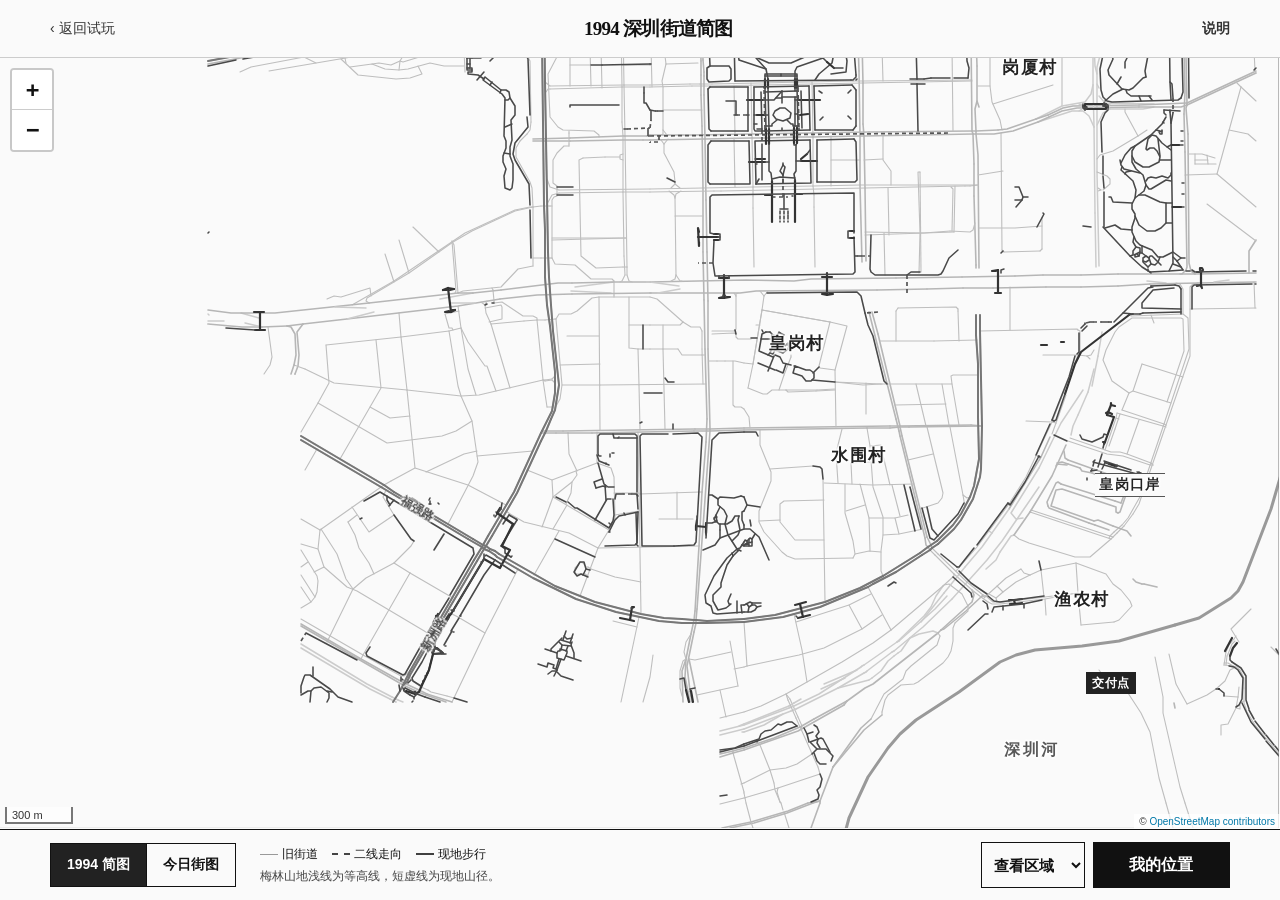
==== geo.html @ 476640ff "Publish mobile field playtest" ====
<!doctype html>
<html lang="zh-CN">
<head>
<meta charset="utf-8"><meta name="viewport" content="width=device-width,initial-scale=1,viewport-fit=cover">
<meta name="theme-color" content="#fafafa"><meta name="referrer" content="strict-origin-when-cross-origin">
<title>1994 深圳街道简图 · SPECIAL ZONE</title>
<link rel="stylesheet" href="./vendor/leaflet/leaflet.css"><link rel="stylesheet" href="./style.css?v=3"><link rel="stylesheet" href="./geo.css?v=6">
<script defer src="./vendor/leaflet/leaflet.min.js"></script><script defer src="./walk-network.js?v=8"></script><script defer src="./landscape.js?v=5"></script><script defer src="./history.js?v=5"></script><script defer src="./relief.js?v=8"></script><script defer src="./walk.js?v=9"></script><script defer src="./geo.js?v=9"></script>
</head><body class="geo">
<header><a href="./index.html">‹ 返回试玩</a><h1>1994 深圳街道简图</h1><button id="about" aria-label="查看地图说明">说明</button></header>
<main id="map" aria-label="深圳历史地名与现地步行地图"></main>
<section class="map-panel" aria-label="地图操作">
<div class="layer-switch" role="group" aria-label="底图"><button id="simple" aria-pressed="true">1994 简图</button><button id="street" aria-pressed="false">今日街图</button></div>
<div class="map-readout"><div id="walk-key"><span><i class="road-line"></i>旧街道</span><span><i class="patrol-line"></i>二线走向</span><span class="detail"><i class="walk-line"></i>现地步行</span></div><p id="state" role="status"></p></div>
<div class="actions"><label class="area-picker"><span class="sr-only">查看区域</span><select id="area"><option value="" hidden>查看区域</option><option value="port">皇岗村与交付点</option><option value="center">深南大道</option><option value="pass">梅林关</option><option value="reservoir">梅林水库</option><option value="all">试玩范围全览</option></select></label><button id="locate" class="primary">我的位置</button></div>
</section>
<dialog id="info"><h2>读图说明</h2>
<p>宋体大字标出村落、山水和口岸，街名沿路排印。点地名可以读到它在 1994 年的来历。旧街线沿现地道路概绘，二线仅画有资料可对照的局部走向。</p>
<p>梅林山地用浅色等高线表示坡势，等高距随放大由 100 米细化至 25 米。短虚线为现地山径。放大到街口，深色细线标出现地步行通道。点路段可查看数据中收录的今名。交付点位于今天的福田口岸查验区外。</p>
<details><summary>史料与地图数据</summary><ul>
<li><a href="https://www.szdag.gov.cn/dawh/tqssn/content/post_930259.html" target="_blank" rel="noopener">深圳市档案馆 · 深南大道沿革</a></li>
<li><a href="https://pnr.sz.gov.cn/attachment/1/1560/1560170/10537367.pdf" target="_blank" rel="noopener">深圳市标准地名词典 · 城市道路</a></li>
<li><a href="https://pnr.sz.gov.cn/attachment/1/1285/1285348/10537364.pdf" target="_blank" rel="noopener">深圳市地名志 · 皇岗村与梅林水库</a></li>
<li><a href="https://www.gov.cn/zhengce/pdfFile/1994_PDF.pdf" target="_blank" rel="noopener">国函〔1994〕23号 · 梅林检查站编制</a></li>
<li><a href="https://cgj.sz.gov.cn/xsmh/szlh/lhhd/content/post_2025773.html" target="_blank" rel="noopener">深圳市城管局 · 梅林二线巡逻道</a></li>
<li><a href="https://ka.sz.gov.cn/ztzl/hgkacj/index.html" target="_blank" rel="noopener">深圳市口岸办 · 皇岗口岸沿革</a></li>
<li><a href="./walk-data.txt">地形、现地道路与水系 · 数据来源</a></li></ul></details>
<button id="closeInfo">关闭</button></dialog></body></html>
---- vendor/leaflet/leaflet.css ----
.leaflet-pane,.leaflet-tile,.leaflet-marker-icon,.leaflet-marker-shadow,.leaflet-tile-container,.leaflet-pane>svg,.leaflet-pane>canvas,.leaflet-zoom-box,.leaflet-image-layer,.leaflet-layer{position:absolute;left:0;top:0}.leaflet-container{overflow:hidden}.leaflet-tile,.leaflet-marker-icon,.leaflet-marker-shadow{-webkit-user-select:none;-moz-user-select:none;user-select:none;-webkit-user-drag:none}.leaflet-tile::selection{background:transparent}.leaflet-safari .leaflet-tile{image-rendering:-webkit-optimize-contrast}.leaflet-safari .leaflet-tile-container{width:1600px;height:1600px;-webkit-transform-origin:0 0}.leaflet-marker-icon,.leaflet-marker-shadow{display:block}.leaflet-container .leaflet-overlay-pane svg,.leaflet-container .leaflet-marker-pane img,.leaflet-container .leaflet-shadow-pane img,.leaflet-container .leaflet-tile-pane img,.leaflet-container img.leaflet-image-layer,.leaflet-container .leaflet-tile{max-width:none !important;max-height:none !important}.leaflet-container.leaflet-touch-zoom{-ms-touch-action:pan-x pan-y;touch-action:pan-x pan-y}.leaflet-container.leaflet-touch-drag{-ms-touch-action:pinch-zoom;touch-action:none;touch-action:pinch-zoom}.leaflet-container.leaflet-touch-drag.leaflet-touch-zoom{-ms-touch-action:none;touch-action:none}.leaflet-container{-webkit-tap-highlight-color:transparent}.leaflet-container a{-webkit-tap-highlight-color:rgba(51,181,229,0.4)}.leaflet-tile{filter:inherit;visibility:hidden}.leaflet-tile-loaded{visibility:inherit}.leaflet-zoom-box{width:0;height:0;-moz-box-sizing:border-box;box-sizing:border-box;z-index:800}.leaflet-overlay-pane svg{-moz-user-select:none}.leaflet-pane{z-index:400}.leaflet-tile-pane{z-index:200}.leaflet-overlay-pane{z-index:400}.leaflet-shadow-pane{z-index:500}.leaflet-marker-pane{z-index:600}.leaflet-tooltip-pane{z-index:650}.leaflet-popup-pane{z-index:700}.leaflet-map-pane canvas{z-index:100}.leaflet-map-pane svg{z-index:200}.leaflet-vml-shape{width:1px;height:1px}.lvml{behavior:url(#default#VML);display:inline-block;position:absolute}.leaflet-control{position:relative;z-index:800;pointer-events:visiblePainted;pointer-events:auto}.leaflet-top,.leaflet-bottom{position:absolute;z-index:1000;pointer-events:none}.leaflet-top{top:0}.leaflet-right{right:0}.leaflet-bottom{bottom:0}.leaflet-left{left:0}.leaflet-control{float:left;clear:both}.leaflet-right .leaflet-control{float:right}.leaflet-top .leaflet-control{margin-top:10px}.leaflet-bottom .leaflet-control{margin-bottom:10px}.leaflet-left .leaflet-control{margin-left:10px}.leaflet-right .leaflet-control{margin-right:10px}.leaflet-fade-anim .leaflet-tile{will-change:opacity}.leaflet-fade-anim .leaflet-popup{opacity:0;-webkit-transition:opacity 0.2s linear;-moz-transition:opacity 0.2s linear;transition:opacity 0.2s linear}.leaflet-fade-anim .leaflet-map-pane .leaflet-popup{opacity:1}.leaflet-zoom-animated{-webkit-transform-origin:0 0;-ms-transform-origin:0 0;transform-origin:0 0}.leaflet-zoom-anim .leaflet-zoom-animated{will-change:transform}.leaflet-zoom-anim .leaflet-zoom-animated{-webkit-transition:-webkit-transform 0.25s cubic-bezier(0, 0, 0.25, 1);-moz-transition:-moz-transform 0.25s cubic-bezier(0, 0, 0.25, 1);transition:transform 0.25s cubic-bezier(0, 0, 0.25, 1)}.leaflet-zoom-anim .leaflet-tile,.leaflet-pan-anim .leaflet-tile{-webkit-transition:none;-moz-transition:none;transition:none}.leaflet-zoom-anim .leaflet-zoom-hide{visibility:hidden}.leaflet-interactive{cursor:pointer}.leaflet-grab{cursor:-webkit-grab;cursor:-moz-grab;cursor:grab}.leaflet-crosshair,.leaflet-crosshair .leaflet-interactive{cursor:crosshair}.leaflet-popup-pane,.leaflet-control{cursor:auto}.leaflet-dragging .leaflet-grab,.leaflet-dragging .leaflet-grab .leaflet-interactive,.leaflet-dragging .leaflet-marker-draggable{cursor:move;cursor:-webkit-grabbing;cursor:-moz-grabbing;cursor:grabbing}.leaflet-marker-icon,.leaflet-marker-shadow,.leaflet-image-layer,.leaflet-pane>svg path,.leaflet-tile-container{pointer-events:none}.leaflet-marker-icon.leaflet-interactive,.leaflet-image-layer.leaflet-interactive,.leaflet-pane>svg path.leaflet-interactive,svg.leaflet-image-layer.leaflet-interactive path{pointer-events:visiblePainted;pointer-events:auto}.leaflet-container{background:#ddd;outline:0}.leaflet-container a{color:#0078A8}.leaflet-container a.leaflet-active{outline:2px solid orange}.leaflet-zoom-box{border:2px dotted #38f;background:rgba(255,255,255,0.5)}.leaflet-container{font:12px/1.5 "Helvetica Neue", Arial, Helvetica, sans-serif}.leaflet-bar{box-shadow:0 1px 5px rgba(0,0,0,0.65);border-radius:4px}.leaflet-bar a,.leaflet-bar a:hover{background-color:#fff;border-bottom:1px solid #ccc;width:26px;height:26px;line-height:26px;display:block;text-align:center;text-decoration:none;color:black}.leaflet-bar a,.leaflet-control-layers-toggle{background-position:50% 50%;background-repeat:no-repeat;display:block}.leaflet-bar a:hover{background-color:#f4f4f4}.leaflet-bar a:first-child{border-top-left-radius:4px;border-top-right-radius:4px}.leaflet-bar a:last-child{border-bottom-left-radius:4px;border-bottom-right-radius:4px;border-bottom:none}.leaflet-bar a.leaflet-disabled{cursor:default;background-color:#f4f4f4;color:#bbb}.leaflet-touch .leaflet-bar a{width:30px;height:30px;line-height:30px}.leaflet-touch .leaflet-bar a:first-child{border-top-left-radius:2px;border-top-right-radius:2px}.leaflet-touch .leaflet-bar a:last-child{border-bottom-left-radius:2px;border-bottom-right-radius:2px}.leaflet-control-zoom-in,.leaflet-control-zoom-out{font:bold 18px 'Lucida Console', Monaco, monospace;text-indent:1px}.leaflet-touch .leaflet-control-zoom-in,.leaflet-touch .leaflet-control-zoom-out{font-size:22px}.leaflet-control-layers{box-shadow:0 1px 5px rgba(0,0,0,0.4);background:#fff;border-radius:5px}.leaflet-control-layers-toggle{background-image:url(images/layers.png);width:36px;height:36px}.leaflet-retina .leaflet-control-layers-toggle{background-image:url(images/layers-2x.png);background-size:26px 26px}.leaflet-touch .leaflet-control-layers-toggle{width:44px;height:44px}.leaflet-control-layers .leaflet-control-layers-list,.leaflet-control-layers-expanded .leaflet-control-layers-toggle{display:none}.leaflet-control-layers-expanded .leaflet-control-layers-list{display:block;position:relative}.leaflet-control-layers-expanded{padding:6px 10px 6px 6px;color:#333;background:#fff}.leaflet-control-layers-scrollbar{overflow-y:scroll;overflow-x:hidden;padding-right:5px}.leaflet-control-layers-selector{margin-top:2px;position:relative;top:1px}.leaflet-control-layers label{display:block}.leaflet-control-layers-separator{height:0;border-top:1px solid #ddd;margin:5px -10px 5px -6px}.leaflet-default-icon-path{background-image:url(images/marker-icon.png)}.leaflet-container .leaflet-control-attribution{background:#fff;background:rgba(255,255,255,0.7);margin:0}.leaflet-control-attribution,.leaflet-control-scale-line{padding:0 5px;color:#333}.leaflet-control-attribution a{text-decoration:none}.leaflet-control-attribution a:hover{text-decoration:underline}.leaflet-container .leaflet-control-attribution,.leaflet-container .leaflet-control-scale{font-size:11px}.leaflet-left .leaflet-control-scale{margin-left:5px}.leaflet-bottom .leaflet-control-scale{margin-bottom:5px}.leaflet-control-scale-line{border:2px solid #777;border-top:none;line-height:1.1;padding:2px 5px 1px;font-size:11px;white-space:nowrap;overflow:hidden;-moz-box-sizing:border-box;box-sizing:border-box;background:#fff;background:rgba(255,255,255,0.5)}.leaflet-control-scale-line:not(:first-child){border-top:2px solid #777;border-bottom:none;margin-top:-2px}.leaflet-control-scale-line:not(:first-child):not(:last-child){border-bottom:2px solid #777}.leaflet-touch .leaflet-control-attribution,.leaflet-touch .leaflet-control-layers,.leaflet-touch .leaflet-bar{box-shadow:none}.leaflet-touch .leaflet-control-layers,.leaflet-touch .leaflet-bar{border:2px solid rgba(0,0,0,0.2);background-clip:padding-box}.leaflet-popup{position:absolute;text-align:center;margin-bottom:20px}.leaflet-popup-content-wrapper{padding:1px;text-align:left;border-radius:12px}.leaflet-popup-content{margin:13px 19px;line-height:1.4}.leaflet-popup-content p{margin:18px 0}.leaflet-popup-tip-container{width:40px;height:20px;position:absolute;left:50%;margin-left:-20px;overflow:hidden;pointer-events:none}.leaflet-popup-tip{width:17px;height:17px;padding:1px;margin:-10px auto 0;-webkit-transform:rotate(45deg);-moz-transform:rotate(45deg);-ms-transform:rotate(45deg);transform:rotate(45deg)}.leaflet-popup-content-wrapper,.leaflet-popup-tip{background:white;color:#333;box-shadow:0 3px 14px rgba(0,0,0,0.4)}.leaflet-container a.leaflet-popup-close-button{position:absolute;top:0;right:0;padding:4px 4px 0 0;border:none;text-align:center;width:18px;height:14px;font:16px/14px Tahoma, Verdana, sans-serif;color:#c3c3c3;text-decoration:none;font-weight:bold;background:transparent}.leaflet-container a.leaflet-popup-close-button:hover{color:#999}.leaflet-popup-scrolled{overflow:auto;border-bottom:1px solid #ddd;border-top:1px solid #ddd}.leaflet-oldie .leaflet-popup-content-wrapper{-ms-zoom:1}.leaflet-oldie .leaflet-popup-tip{width:24px;margin:0 auto;-ms-filter:"progid:DXImageTransform.Microsoft.Matrix(M11=0.70710678, M12=0.70710678, M21=-0.70710678, M22=0.70710678)";filter:progid:DXImageTransform.Microsoft.Matrix(M11=0.70710678, M12=0.70710678, M21=-0.70710678, M22=0.70710678)}.leaflet-oldie .leaflet-popup-tip-container{margin-top:-1px}.leaflet-oldie .leaflet-control-zoom,.leaflet-oldie .leaflet-control-layers,.leaflet-oldie .leaflet-popup-content-wrapper,.leaflet-oldie .leaflet-popup-tip{border:1px solid #999}.leaflet-div-icon{background:#fff;border:1px solid #666}.leaflet-tooltip{position:absolute;padding:6px;background-color:#fff;border:1px solid #fff;border-radius:3px;color:#222;white-space:nowrap;-webkit-user-select:none;-moz-user-select:none;-ms-user-select:none;user-select:none;pointer-events:none;box-shadow:0 1px 3px rgba(0,0,0,0.4)}.leaflet-tooltip.leaflet-clickable{cursor:pointer;pointer-events:auto}.leaflet-tooltip-top:before,.leaflet-tooltip-bottom:before,.leaflet-tooltip-left:before,.leaflet-tooltip-right:before{position:absolute;pointer-events:none;border:6px solid transparent;background:transparent;content:""}.leaflet-tooltip-bottom{margin-top:6px}.leaflet-tooltip-top{margin-top:-6px}.leaflet-tooltip-bottom:before,.leaflet-tooltip-top:before{left:50%;margin-left:-6px}.leaflet-tooltip-top:before{bottom:0;margin-bottom:-12px;border-top-color:#fff}.leaflet-tooltip-bottom:before{top:0;margin-top:-12px;margin-left:-6px;border-bottom-color:#fff}.leaflet-tooltip-left{margin-left:-6px}.leaflet-tooltip-right{margin-left:6px}.leaflet-tooltip-left:before,.leaflet-tooltip-right:before{top:50%;margin-top:-6px}.leaflet-tooltip-left:before{right:0;margin-right:-12px;border-left-color:#fff}.leaflet-tooltip-right:before{left:0;margin-left:-12px;border-right-color:#fff}

/*# sourceMappingURL=leaflet.css.map */
---- style.css ----
:root{color-scheme:light;--paper:#fafafa;--ink:#111;--muted:#575757;--line:#c8c8c8;font-family:Arial,"PingFang SC","Noto Sans CJK SC","Microsoft YaHei",sans-serif;color:var(--ink);background:var(--paper)}
*{box-sizing:border-box}
body{margin:0}
button{font:inherit;color:inherit;background:var(--paper);border:1px solid var(--ink);border-radius:0;min-height:46px;padding:10px 16px;cursor:pointer;font-weight:650}
button:focus-visible,summary:focus-visible{outline:2px solid #111;outline-offset:3px}
button:hover{background:#ececec}
button:active{background:#ddd}
button:disabled{cursor:default;color:#727272;border-color:#c8c8c8;background:#f1f1f1}
button.primary{background:var(--ink);color:white}
button.primary:hover{background:#303030}
button.subtle{font-weight:500;background:transparent;color:var(--muted);border:0;padding:7px 4px;font-size:13px}
#main{width:100%}
.page{width:min(100%,1100px);margin:auto;min-height:100vh;min-height:100svh;padding:max(16px,env(safe-area-inset-top)) clamp(18px,4vw,58px) max(16px,env(safe-area-inset-bottom));display:flex;flex-direction:column}
.top,.hud,.tools,.sheet-head,.entry-actions,.ready-line{display:flex;align-items:center;justify-content:space-between;gap:12px}
.brand{font-size:clamp(17px,2vw,23px);font-weight:750;letter-spacing:-.035em}
h1,h2,h3,p{margin:0}
.entry{max-width:740px}
.entry h1{margin-top:clamp(34px,9vh,100px);font-size:clamp(36px,8.8vw,76px);line-height:1.14;letter-spacing:-.06em}
.entry h1 span{display:block;font:700 clamp(72px,15vw,125px)/1 Arial;letter-spacing:-.07em;margin-bottom:10px}
.intro-text{margin:auto 0;padding:36px 0;max-width:34em}
.intro-text p{font-size:clamp(16px,2.5vw,20px);line-height:1.7;margin-top:12px}.intro-text p:first-child{font-weight:650;font-size:clamp(20px,3vw,25px)}
.primary,.wide{width:100%}
.entry-actions{margin-top:auto;display:grid}
.stage{max-width:710px}
.stage h1{font-size:clamp(36px,6vw,64px);line-height:1.12;margin:34px 0 20px}
.stage .copy,.sheet p,dialog p{font-size:16px;line-height:1.65}
.stage .copy p+p{margin-top:12px}
.legend{padding:10px 0 20px;display:grid;gap:12px}
.legend div,.rolelist button{display:flex;align-items:center;gap:10px}
.dot{width:11px;height:11px;border-radius:50%;background:var(--dot);display:inline-block;flex:none}
.stage-actions{margin-top:auto;padding-top:24px;display:grid;gap:9px}
.stage-actions p,.hint{color:var(--muted);line-height:1.55;font-size:13px}
.play{max-width:1300px;height:100vh;height:100dvh;min-height:350px}
.hud{min-height:42px;align-items:baseline;font-size:clamp(19px,3vw,27px);font-weight:650;font-variant-numeric:tabular-nums}
.hud b{font-weight:650}
.tools{align-items:center;min-height:40px}.tools span{font-size:13px;color:var(--muted)}
.chartwrap{flex:1;display:flex;align-items:center;justify-content:center;min-height:80px;overflow:hidden}
.chart{display:block;width:100%;height:100%;max-height:650px;min-height:0}.chart text{font:15px Arial,"PingFang SC",sans-serif;fill:#353535;paint-order:stroke;stroke:var(--paper);stroke-width:4px;stroke-linejoin:round}.chart .task{fill:var(--paper);stroke:#151515;stroke-width:1.8}
.sheet{border-top:1.5px solid var(--ink);padding-top:14px;max-height:54%;overflow-y:auto}
.sheet h2{font-size:clamp(20px,3vw,32px);line-height:1.3;margin-bottom:5px}
.sheet .hint{font-size:13px}
.sheet .controls,.stage .controls{display:grid;gap:8px;margin-top:12px}
.sheet .controls:empty{display:none}.controls button{width:100%}
.sheet .compact{display:flex;gap:12px;align-items:center;justify-content:space-between}
.compact h2{font-size:clamp(16px,2.4vw,23px);margin:0}
.compact button{width:auto;min-width:88px}
.notes{font-size:14px;color:var(--muted);margin:7px 0 0;line-height:1.5}
.summary p{font-size:15px;line-height:1.6}
.stage .chartwrap{min-height:180px}.stage .chart{max-height:330px}
.ready-line{font-weight:700;font-size:18px;border-top:1px solid var(--ink);padding-top:13px}
dialog{width:min(90%,440px);max-height:82dvh;overflow:auto;border:1px solid #111;background:var(--paper);color:var(--ink);padding:20px}
dialog::backdrop{background:rgb(0 0 0 / 30%)}
dialog h2{font-size:26px;margin-bottom:16px}
dialog summary{padding:13px 0;cursor:pointer}
dialog details{border-top:1px solid var(--line)}
dialog details p{margin-bottom:12px}dialog #close{width:100%;margin-top:15px}
.rolelist{display:grid;gap:6px;margin:10px 0}.rolelist button small{margin-left:auto;color:var(--muted)}
.log{padding-left:22px;line-height:1.65}
.win-dot{animation:arrival 1.4s linear both}@keyframes arrival{0%{fill:#e22}20%{fill:#ec8112}40%{fill:#d0b900}58%{fill:#14822b}73%{fill:#1c72bc}87%{fill:#8e48af}100%{fill:#fff}}
@media(prefers-reduced-motion:reduce){.win-dot{animation:none;fill:#fff}}
@media(min-width:750px){.sheet{width:min(100%,680px);align-self:center}.play .chartwrap{width:min(100%,940px);align-self:center}.play{padding-block:26px}.stage-actions{padding-bottom:8px}}
@media(max-width:520px){.chart text{font-size:19px}.compact{flex-wrap:wrap}.compact button{margin-left:auto}}
.entry-actions{justify-content:stretch}
.map-entry{display:flex;align-items:center;justify-content:center;text-decoration:none;border:1px solid var(--ink);min-height:46px;color:var(--ink);font-weight:650}
.play-map-tools{display:flex;gap:15px;align-items:center}.play-map-tools a{font-size:13px;color:var(--ink);padding:12px 0}

.entry{max-width:860px}
.entry h1{display:flex;align-items:baseline;gap:.34em;flex-wrap:wrap;margin:clamp(14px,3vh,32px) 0 18px;font-size:clamp(27px,6vw,52px)}
.entry h1 span{font-size:clamp(42px,9vw,74px);margin:0}
.entry .intro-text{margin:0;padding:18px 0}.entry .intro-text p{font-size:15px;margin-top:6px}
.entry .intro-text p:first-child{font-size:17px}
.entry .entry-actions{margin-top:2px}
.home-atlas{height:clamp(320px,51svh,550px);width:100%;border:1px solid #969696;display:flex;flex-direction:column;background:var(--paper)}
.atlas-bar{display:flex;align-items:center;justify-content:space-between;flex:none;min-height:44px;padding:0 12px;border-bottom:1px solid var(--line)}
.atlas-bar h2{font:600 16px/1.3 'Songti SC','SimSun',serif;margin:0}.atlas-bar button{min-height:44px}
.atlas-frame{display:block;flex:1;width:100%;min-height:0;border:0}
body.atlas-open{overflow:hidden}
.home-atlas.expanded,#play-atlas[open]{position:fixed;inset:0;width:100%;max-width:none;height:100dvh;max-height:none;border:0;margin:0;padding:env(safe-area-inset-top) 0 env(safe-area-inset-bottom);background:var(--paper);z-index:100;display:flex;flex-direction:column}
.field-toolbar{display:flex;align-items:center;justify-content:space-between;gap:8px;padding:7px 0}.field-toolbar label{font-size:13px}.field-toolbar select,#scenario{font:inherit;background:#fafafa;color:#161616;padding:7px;border:1px solid #aaa;min-height:44px}.field-toolbar button{min-height:44px}.field-atlas{flex:none;height:clamp(300px,48svh,570px)}.play #field-read,.stage #field-read{font:12px/1.55 Arial,sans-serif;margin:6px 0}.entry-actions{flex-wrap:wrap}
---- geo.css ----
.geo{height:100vh;height:100dvh;display:grid;grid-template-rows:auto minmax(120px,1fr) auto;background:#fafafa}
.geo header,.map-panel{padding-inline:clamp(14px,4vw,50px);width:100%}
.geo header{display:flex;align-items:center;justify-content:space-between;gap:8px;border-bottom:1px solid #ccc;padding-top:env(safe-area-inset-top);min-height:58px}
.geo header a,.geo header button{font-size:14px;color:#333;text-decoration:none;padding:10px 0;min-height:44px;border:0;display:inline-flex;align-items:center;background:transparent}
.geo h1{font-size:19px;letter-spacing:-.04em}.geo #map{width:100%;height:100%;min-height:0;background:#fafafa;z-index:0;isolation:isolate}
.map-panel{display:grid;gap:8px;padding-block:12px max(12px,env(safe-area-inset-bottom));border-top:1px solid #111}
.map-panel p{font-size:14px;color:#444;line-height:1.5;min-height:1.5em}
.layer-switch,.actions{display:flex;gap:8px;align-items:center}.layer-switch{gap:0}.layer-switch button{font-size:14px;padding:6px 16px;min-height:44px}.layer-switch button+button{margin-left:-1px}.layer-switch button[aria-pressed=true]{background:#222;color:#fff}.actions button{flex:1}
.geo .place-label,.geo .landmark-name{background:transparent;border:0;box-shadow:none;padding:0;pointer-events:none;font:500 14px/1.2 Arial,sans-serif;color:#333;text-shadow:1px 1px white,-1px -1px white,1px -1px white,-1px 1px white;white-space:nowrap}
.geo .place-label{font-size:17px;font-weight:700;color:#535353}.geo .leaflet-tooltip:before{display:none}.geo .sq{background:#fafafa;border:2px solid #111;box-sizing:border-box}
.geo .leaflet-control-attribution{font-size:10px}.geo .leaflet-control-zoom a{width:40px;height:40px;line-height:40px;color:#111}
.geo .leaflet-tile-pane{filter:grayscale(1)}.geo .credits{font-size:13px}.geo dialog p{margin:10px 0}.geo dialog a{color:inherit}.geo dialog button{width:100%}
@media(min-width:780px){.map-panel{grid-template-columns:auto 1fr auto;align-items:center;gap:24px}.actions{min-width:245px}}
.walk-label{border:0;background:none;pointer-events:none}
.street-letters{position:absolute;left:0;top:0;display:block;white-space:nowrap;font:600 12px/1.1 "Songti SC","SimSun","Noto Serif CJK SC",serif;color:#494949;text-shadow:0 2px 1px #fafafa,0 -2px 1px #fafafa,2px 0 1px #fafafa,-2px 0 1px #fafafa;pointer-events:none}
.map-readout{display:grid;gap:4px}.map-readout p{font-size:12px}#walk-key{display:flex;align-items:center;gap:14px;font-size:12px}#walk-key[hidden]{display:none}#walk-key span{display:flex;align-items:center;gap:4px}
.walk-line,.road-line{display:inline-block;width:18px;border-top:2px solid #404040}.road-line{border-top:1px solid #999}.cross-symbol{width:8px;height:8px;border:1px solid #222;border-radius:50%}
.area-picker{flex:1;min-width:0}.area-picker select{width:100%;min-height:46px;background:#fafafa;color:#111;border:1px solid #111;font:600 15px Arial,sans-serif;padding-inline:8px;cursor:pointer}
.sr-only{position:absolute;width:1px;height:1px;overflow:hidden;clip-path:inset(50%)}

.geo h1,.atlas-name{font-family:"Songti SC","STSong","SimSun","Noto Serif CJK SC",serif}
.atlas-anchor{background:transparent;border:0;display:grid;place-items:center}
.atlas-name{display:inline-block;white-space:nowrap;color:#222;font-size:17px;font-weight:700;letter-spacing:.1em;line-height:1.4;text-shadow:0 2px 2px white,0 -2px 2px white,2px 0 2px white,-2px 0 2px white}
.atlas-name.land{font-size:16px;color:#595959;letter-spacing:.17em}
.atlas-name.port{font-size:14px;border-block:1px solid #555;padding:1px 4px;background:#fafafa}
.atlas-name.task{font:600 12px/1.4 Arial,sans-serif;letter-spacing:.08em;color:#fff;background:#222;padding:3px 6px;text-shadow:none}
.patrol-line{display:inline-block;width:18px;border-top:2px dashed #444}
#walk-key[data-detail="false"] .detail{display:none}
.map-note{font-size:13px;line-height:1.6}.map-note strong{display:block;margin-bottom:3px}
.geo dialog ul{padding-left:1.3em;font-size:14px;line-height:1.8}.geo dialog details{margin-bottom:14px}

.geo.embedded{height:100%;grid-template-rows:minmax(0,1fr) auto}
html:has(body.embedded){height:100%}
.embedded header{display:none}
.embedded .map-panel{padding:5px 8px;display:flex;flex-wrap:wrap;align-items:center;gap:6px;justify-content:space-between}
.embedded .map-panel .map-readout{order:3;width:100%}
.embedded .actions{min-width:0;gap:5px}.embedded .actions button,.embedded .area-picker select,.embedded .layer-switch button{min-height:40px;font-size:13px;padding:5px 8px}
.embedded .actions button{white-space:nowrap;width:auto}.embedded .area-picker select{max-width:109px}
@media(max-height:550px){.embedded #walk-key{display:none}.embedded .map-readout{font-size:12px}.embedded .map-readout p{min-height:0}}
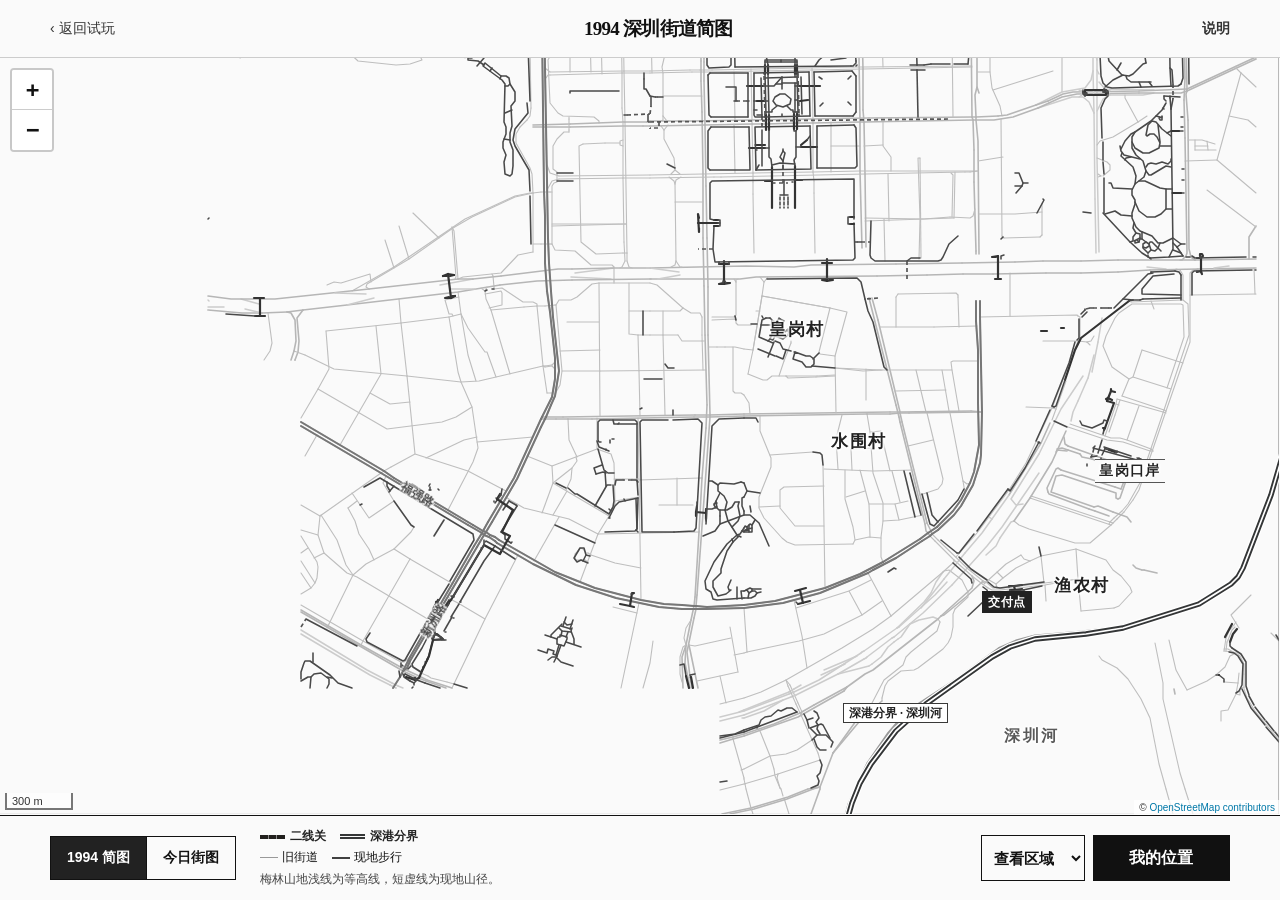
==== commit a4b22eba: "Distinguish the Second Line and Shenzhen–Hong Kong port boundary on both maps" ====
--- a/geo.html
+++ b/geo.html
@@ -4,18 +4,18 @@
 <meta charset="utf-8"><meta name="viewport" content="width=device-width,initial-scale=1,viewport-fit=cover">
 <meta name="theme-color" content="#fafafa"><meta name="referrer" content="strict-origin-when-cross-origin">
 <title>1994 深圳街道简图 · SPECIAL ZONE</title>
-<link rel="stylesheet" href="./vendor/leaflet/leaflet.css"><link rel="stylesheet" href="./style.css?v=3"><link rel="stylesheet" href="./geo.css?v=6">
-<script defer src="./vendor/leaflet/leaflet.min.js"></script><script defer src="./walk-network.js?v=8"></script><script defer src="./landscape.js?v=5"></script><script defer src="./history.js?v=5"></script><script defer src="./relief.js?v=8"></script><script defer src="./walk.js?v=9"></script><script defer src="./geo.js?v=9"></script>
+<link rel="stylesheet" href="./vendor/leaflet/leaflet.css"><link rel="stylesheet" href="./style.css?v=3"><link rel="stylesheet" href="./geo.css?v=10">
+<script defer src="./vendor/leaflet/leaflet.min.js"></script><script defer src="./walk-network.js?v=8"></script><script defer src="./landscape.js?v=10"></script><script defer src="./history.js?v=10"></script><script defer src="./relief.js?v=8"></script><script defer src="./walk.js?v=10"></script><script defer src="./geo.js?v=10"></script>
 </head><body class="geo">
 <header><a href="./index.html">‹ 返回试玩</a><h1>1994 深圳街道简图</h1><button id="about" aria-label="查看地图说明">说明</button></header>
 <main id="map" aria-label="深圳历史地名与现地步行地图"></main>
 <section class="map-panel" aria-label="地图操作">
 <div class="layer-switch" role="group" aria-label="底图"><button id="simple" aria-pressed="true">1994 简图</button><button id="street" aria-pressed="false">今日街图</button></div>
-<div class="map-readout"><div id="walk-key"><span><i class="road-line"></i>旧街道</span><span><i class="patrol-line"></i>二线走向</span><span class="detail"><i class="walk-line"></i>现地步行</span></div><p id="state" role="status"></p></div>
+<div class="map-readout"><div class="boundary-key"><span><i class="second-swatch"></i>二线关</span><span><i class="port-swatch"></i>深港分界</span></div><div id="walk-key"><span><i class="road-line"></i>旧街道</span><span class="detail"><i class="walk-line"></i>现地步行</span></div><p id="state" role="status"></p></div>
 <div class="actions"><label class="area-picker"><span class="sr-only">查看区域</span><select id="area"><option value="" hidden>查看区域</option><option value="port">皇岗村与交付点</option><option value="center">深南大道</option><option value="pass">梅林关</option><option value="reservoir">梅林水库</option><option value="all">试玩范围全览</option></select></label><button id="locate" class="primary">我的位置</button></div>
 </section>
 <dialog id="info"><h2>读图说明</h2>
-<p>宋体大字标出村落、山水和口岸，街名沿路排印。点地名可以读到它在 1994 年的来历。旧街线沿现地道路概绘，二线仅画有资料可对照的局部走向。</p>
+<p>宋体大字标出村落、山水和口岸，街名沿路排印。点地名可以读到它在 1994 年的来历。旧街线沿现地道路概绘，二线关按可核对的巡逻道分段示意。深港分界采用现地深圳河口岸段的行政界线，供实地试玩对照。</p>
 <p>梅林山地用浅色等高线表示坡势，等高距随放大由 100 米细化至 25 米。短虚线为现地山径。放大到街口，深色细线标出现地步行通道。点路段可查看数据中收录的今名。交付点位于今天的福田口岸查验区外。</p>
 <details><summary>史料与地图数据</summary><ul>
 <li><a href="https://www.szdag.gov.cn/dawh/tqssn/content/post_930259.html" target="_blank" rel="noopener">深圳市档案馆 · 深南大道沿革</a></li>
--- a/geo.css
+++ b/geo.css
@@ -37,3 +37,7 @@
 .embedded .actions{min-width:0;gap:5px}.embedded .actions button,.embedded .area-picker select,.embedded .layer-switch button{min-height:40px;font-size:13px;padding:5px 8px}
 .embedded .actions button{white-space:nowrap;width:auto}.embedded .area-picker select{max-width:109px}
 @media(max-height:550px){.embedded #walk-key{display:none}.embedded .map-readout{font-size:12px}.embedded .map-readout p{min-height:0}}
+.boundary-key{display:flex;align-items:center;gap:14px;font:600 12px/1.4 Arial,sans-serif;color:#222}.boundary-key span{display:inline-flex;align-items:center;gap:5px}
+.boundary-key i{width:25px;display:inline-block}.second-swatch{border-top:4px dashed #211f1d}.port-swatch{border-top:5px double #343637}
+.leaflet-tooltip.border-caption{background:#272625;color:white;border:1px solid #fff;border-radius:0;padding:2px 5px;box-shadow:none;font:600 12px/1.2 'Songti SC','SimSun',serif;white-space:nowrap}
+.leaflet-tooltip.border-caption.south{color:#222;background:#fff;border:1px solid #393938}
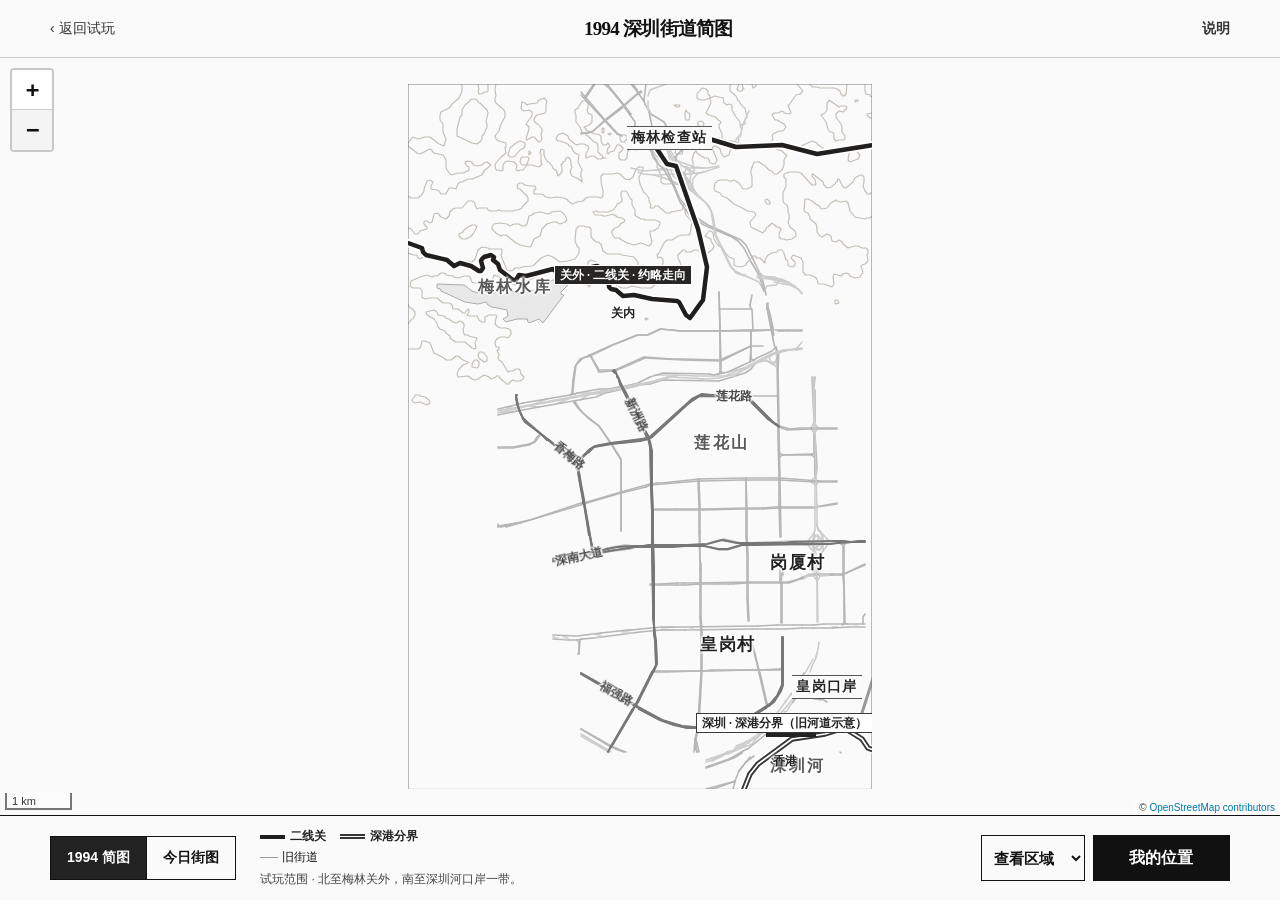
==== commit ae7a3134: "Show continuous historical boundaries in the homepage map overview" ====
--- a/geo.html
+++ b/geo.html
@@ -4,8 +4,8 @@
 <meta charset="utf-8"><meta name="viewport" content="width=device-width,initial-scale=1,viewport-fit=cover">
 <meta name="theme-color" content="#fafafa"><meta name="referrer" content="strict-origin-when-cross-origin">
 <title>1994 深圳街道简图 · SPECIAL ZONE</title>
-<link rel="stylesheet" href="./vendor/leaflet/leaflet.css"><link rel="stylesheet" href="./style.css?v=3"><link rel="stylesheet" href="./geo.css?v=10">
-<script defer src="./vendor/leaflet/leaflet.min.js"></script><script defer src="./walk-network.js?v=8"></script><script defer src="./landscape.js?v=10"></script><script defer src="./history.js?v=10"></script><script defer src="./relief.js?v=8"></script><script defer src="./walk.js?v=10"></script><script defer src="./geo.js?v=10"></script>
+<link rel="stylesheet" href="./vendor/leaflet/leaflet.css"><link rel="stylesheet" href="./style.css?v=3"><link rel="stylesheet" href="./geo.css?v=11">
+<script defer src="./vendor/leaflet/leaflet.min.js"></script><script defer src="./walk-network.js?v=8"></script><script defer src="./landscape.js?v=11"></script><script defer src="./history.js?v=11"></script><script defer src="./relief.js?v=8"></script><script defer src="./walk.js?v=11"></script><script defer src="./geo.js?v=11"></script>
 </head><body class="geo">
 <header><a href="./index.html">‹ 返回试玩</a><h1>1994 深圳街道简图</h1><button id="about" aria-label="查看地图说明">说明</button></header>
 <main id="map" aria-label="深圳历史地名与现地步行地图"></main>
@@ -15,7 +15,7 @@
 <div class="actions"><label class="area-picker"><span class="sr-only">查看区域</span><select id="area"><option value="" hidden>查看区域</option><option value="port">皇岗村与交付点</option><option value="center">深南大道</option><option value="pass">梅林关</option><option value="reservoir">梅林水库</option><option value="all">试玩范围全览</option></select></label><button id="locate" class="primary">我的位置</button></div>
 </section>
 <dialog id="info"><h2>读图说明</h2>
-<p>宋体大字标出村落、山水和口岸，街名沿路排印。点地名可以读到它在 1994 年的来历。旧街线沿现地道路概绘，二线关按可核对的巡逻道分段示意。深港分界采用现地深圳河口岸段的行政界线，供实地试玩对照。</p>
+<p>宋体大字标出村落、山水和口岸，街名沿路排印。点地名可以读到它在 1994 年的来历。旧街线沿现地道路概绘，二线关沿巡逻道遗迹绘制，缺失段按历史走向概绘。1994 简图在落马洲河套沿旧河道一侧示意深港分界，今日街图显示现行界线。示意线仅供读图。</p>
 <p>梅林山地用浅色等高线表示坡势，等高距随放大由 100 米细化至 25 米。短虚线为现地山径。放大到街口，深色细线标出现地步行通道。点路段可查看数据中收录的今名。交付点位于今天的福田口岸查验区外。</p>
 <details><summary>史料与地图数据</summary><ul>
 <li><a href="https://www.szdag.gov.cn/dawh/tqssn/content/post_930259.html" target="_blank" rel="noopener">深圳市档案馆 · 深南大道沿革</a></li>
@@ -24,5 +24,6 @@
 <li><a href="https://www.gov.cn/zhengce/pdfFile/1994_PDF.pdf" target="_blank" rel="noopener">国函〔1994〕23号 · 梅林检查站编制</a></li>
 <li><a href="https://cgj.sz.gov.cn/xsmh/szlh/lhhd/content/post_2025773.html" target="_blank" rel="noopener">深圳市城管局 · 梅林二线巡逻道</a></li>
 <li><a href="https://ka.sz.gov.cn/ztzl/hgkacj/index.html" target="_blank" rel="noopener">深圳市口岸办 · 皇岗口岸沿革</a></li>
+<li><a href="https://www.tpb.gov.hk/en/uploads/TPB/general/S_LMCL_1_Appendix.pdf" target="_blank" rel="noopener">香港城市规划委员会 · 落马洲河套与旧河道</a></li>
 <li><a href="./walk-data.txt">地形、现地道路与水系 · 数据来源</a></li></ul></details>
 <button id="closeInfo">关闭</button></dialog></body></html>
--- a/geo.css
+++ b/geo.css
@@ -38,6 +38,7 @@
 .embedded .actions button{white-space:nowrap;width:auto}.embedded .area-picker select{max-width:109px}
 @media(max-height:550px){.embedded #walk-key{display:none}.embedded .map-readout{font-size:12px}.embedded .map-readout p{min-height:0}}
 .boundary-key{display:flex;align-items:center;gap:14px;font:600 12px/1.4 Arial,sans-serif;color:#222}.boundary-key span{display:inline-flex;align-items:center;gap:5px}
-.boundary-key i{width:25px;display:inline-block}.second-swatch{border-top:4px dashed #211f1d}.port-swatch{border-top:5px double #343637}
+.boundary-key i{width:25px;display:inline-block}.second-swatch{border-top:4px solid #211f1d}.port-swatch{border-top:5px double #343637}
 .leaflet-tooltip.border-caption{background:#272625;color:white;border:1px solid #fff;border-radius:0;padding:2px 5px;box-shadow:none;font:600 12px/1.2 'Songti SC','SimSun',serif;white-space:nowrap}
 .leaflet-tooltip.border-caption.south{color:#222;background:#fff;border:1px solid #393938}
+.leaflet-tooltip.border-side{background:transparent;border:0;box-shadow:none;padding:0;font:bold 12px/1.2 'Songti SC','SimSun',serif;color:#222;text-shadow:0 0 3px white,0 0 3px white}
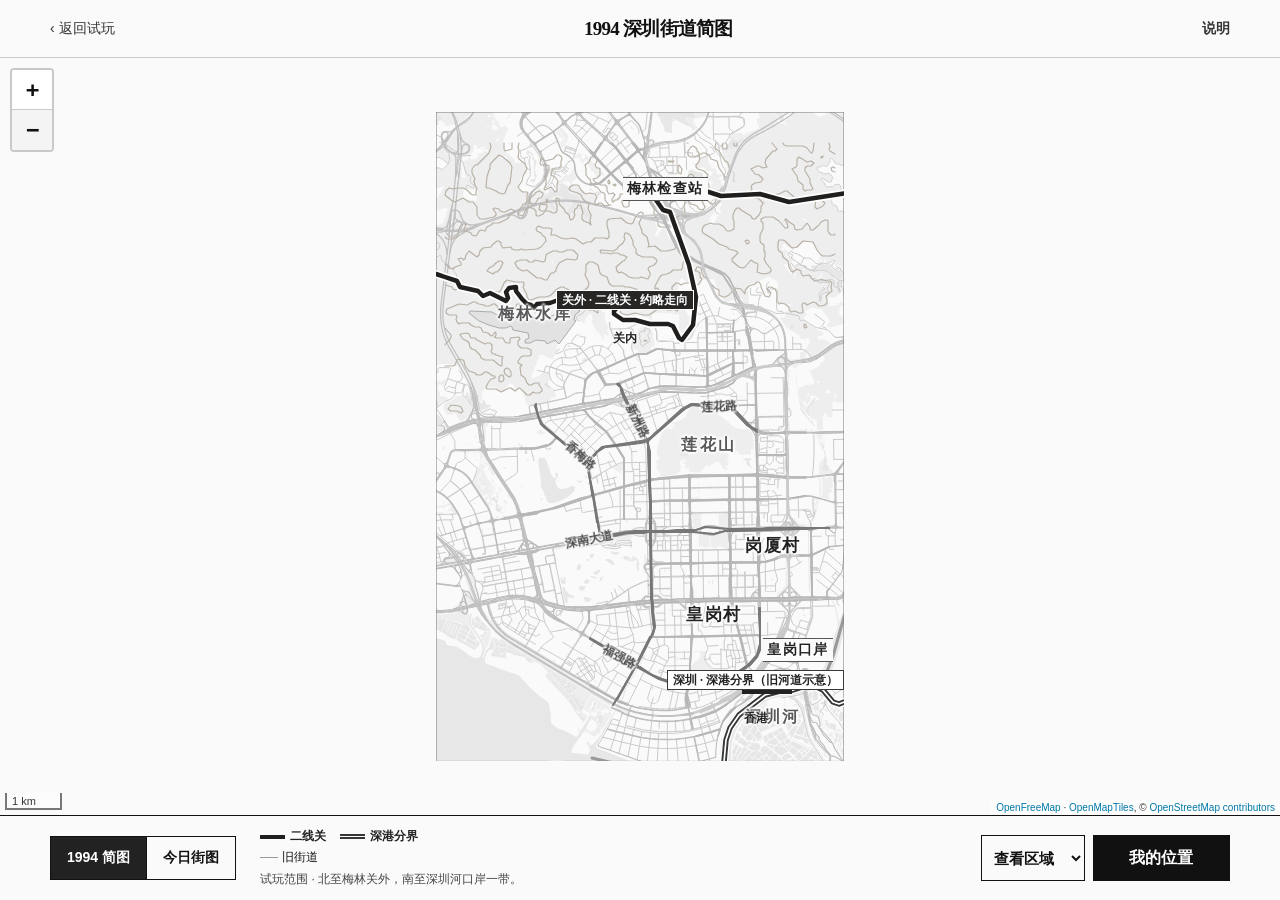
==== commit 66bcea98: "Make field maps edge-to-edge and fill zoom gaps with local street and terrain context" ====
--- a/geo.html
+++ b/geo.html
@@ -4,8 +4,8 @@
 <meta charset="utf-8"><meta name="viewport" content="width=device-width,initial-scale=1,viewport-fit=cover">
 <meta name="theme-color" content="#fafafa"><meta name="referrer" content="strict-origin-when-cross-origin">
 <title>1994 深圳街道简图 · SPECIAL ZONE</title>
-<link rel="stylesheet" href="./vendor/leaflet/leaflet.css"><link rel="stylesheet" href="./style.css?v=3"><link rel="stylesheet" href="./geo.css?v=11">
-<script defer src="./vendor/leaflet/leaflet.min.js"></script><script defer src="./walk-network.js?v=8"></script><script defer src="./landscape.js?v=11"></script><script defer src="./history.js?v=11"></script><script defer src="./relief.js?v=8"></script><script defer src="./walk.js?v=11"></script><script defer src="./geo.js?v=11"></script>
+<link rel="stylesheet" href="./vendor/leaflet/leaflet.css"><link rel="stylesheet" href="./style.css?v=3"><link rel="stylesheet" href="./geo.css?v=14">
+<script defer src="./vendor/leaflet/leaflet.min.js"></script><script defer src="./walk-network.js?v=8"></script><script defer src="./landscape.js?v=11"></script><script defer src="./history.js?v=11"></script><script defer src="./relief.js?v=8"></script><script defer src="./walk.js?v=14"></script><script defer src="./live-map.js?v=2"></script><script defer src="./atlas-context.js?v=1"></script><script defer src="./geo.js?v=14"></script>
 </head><body class="geo">
 <header><a href="./index.html">‹ 返回试玩</a><h1>1994 深圳街道简图</h1><button id="about" aria-label="查看地图说明">说明</button></header>
 <main id="map" aria-label="深圳历史地名与现地步行地图"></main>
@@ -16,7 +16,7 @@
 </section>
 <dialog id="info"><h2>读图说明</h2>
 <p>宋体大字标出村落、山水和口岸，街名沿路排印。点地名可以读到它在 1994 年的来历。旧街线沿现地道路概绘，二线关沿巡逻道遗迹绘制，缺失段按历史走向概绘。1994 简图在落马洲河套沿旧河道一侧示意深港分界，今日街图显示现行界线。示意线仅供读图。</p>
-<p>梅林山地用浅色等高线表示坡势，等高距随放大由 100 米细化至 25 米。短虚线为现地山径。放大到街口，深色细线标出现地步行通道。点路段可查看数据中收录的今名。交付点位于今天的福田口岸查验区外。</p>
+<p>梅林山地用浅色等高线表示坡势，等高距随放大由 100 米细化至 25 米。短虚线为现地山径。放大到街口，深色细线标出现地步行通道。浅灰建筑轮廓和支路用于今天的现场辨向；1994 年地名另行标注。点路段可查看数据中收录的今名。交付点位于今天的福田口岸查验区外。</p>
 <details><summary>史料与地图数据</summary><ul>
 <li><a href="https://www.szdag.gov.cn/dawh/tqssn/content/post_930259.html" target="_blank" rel="noopener">深圳市档案馆 · 深南大道沿革</a></li>
 <li><a href="https://pnr.sz.gov.cn/attachment/1/1560/1560170/10537367.pdf" target="_blank" rel="noopener">深圳市标准地名词典 · 城市道路</a></li>
--- a/geo.css
+++ b/geo.css
@@ -42,3 +42,12 @@
 .leaflet-tooltip.border-caption{background:#272625;color:white;border:1px solid #fff;border-radius:0;padding:2px 5px;box-shadow:none;font:600 12px/1.2 'Songti SC','SimSun',serif;white-space:nowrap}
 .leaflet-tooltip.border-caption.south{color:#222;background:#fff;border:1px solid #393938}
 .leaflet-tooltip.border-side{background:transparent;border:0;box-shadow:none;padding:0;font:bold 12px/1.2 'Songti SC','SimSun',serif;color:#222;text-shadow:0 0 3px white,0 0 3px white}
+
+.live-map.embedded{display:block;position:relative}.live-map #map{height:100%}.live-map .map-panel{display:none;position:absolute;right:12px;bottom:76px;width:min(310px,calc(100% - 24px));padding:12px;background:#fafafa;border:1px solid #777;z-index:3;max-height:65%;overflow:auto}.live-map .map-panel.shown{display:flex}.map-tools{position:absolute;right:12px;bottom:24px;display:flex;gap:8px;z-index:4}.map-tools button,.live-map .map-panel button{min-height:44px;padding:6px 12px;border:1px solid #777;background:#fafafa;color:#222}.crosshair{position:absolute;top:50%;left:50%;width:20px;height:20px;transform:translate(-50%,-50%);background:linear-gradient(#111,#111) center/2px 100% no-repeat,linear-gradient(#111,#111) center/100% 2px no-repeat;filter:drop-shadow(0 0 2px white);pointer-events:none;z-index:4}
+.live-map .map-tools{right:12px;bottom:calc(var(--sheet-space,125px) + 30px)}
+.live-map .map-tools button{border:1px solid #d2cfc7;border-radius:14px;background:#fffefa;box-shadow:0 2px 10px #211f1a12}
+.live-map .map-panel{bottom:calc(var(--sheet-space,125px) + 80px);border-radius:14px}
+.live-map .leaflet-top{top:calc(var(--top-space,65px) + 4px)}
+.live-map .leaflet-bottom{bottom:calc(var(--sheet-space,125px) + 6px)}
+.live-map .leaflet-control-zoom{border:1px solid #c9c6be;border-radius:12px;overflow:hidden}
+.live-map .map-tools button{width:auto;white-space:nowrap;flex:none}
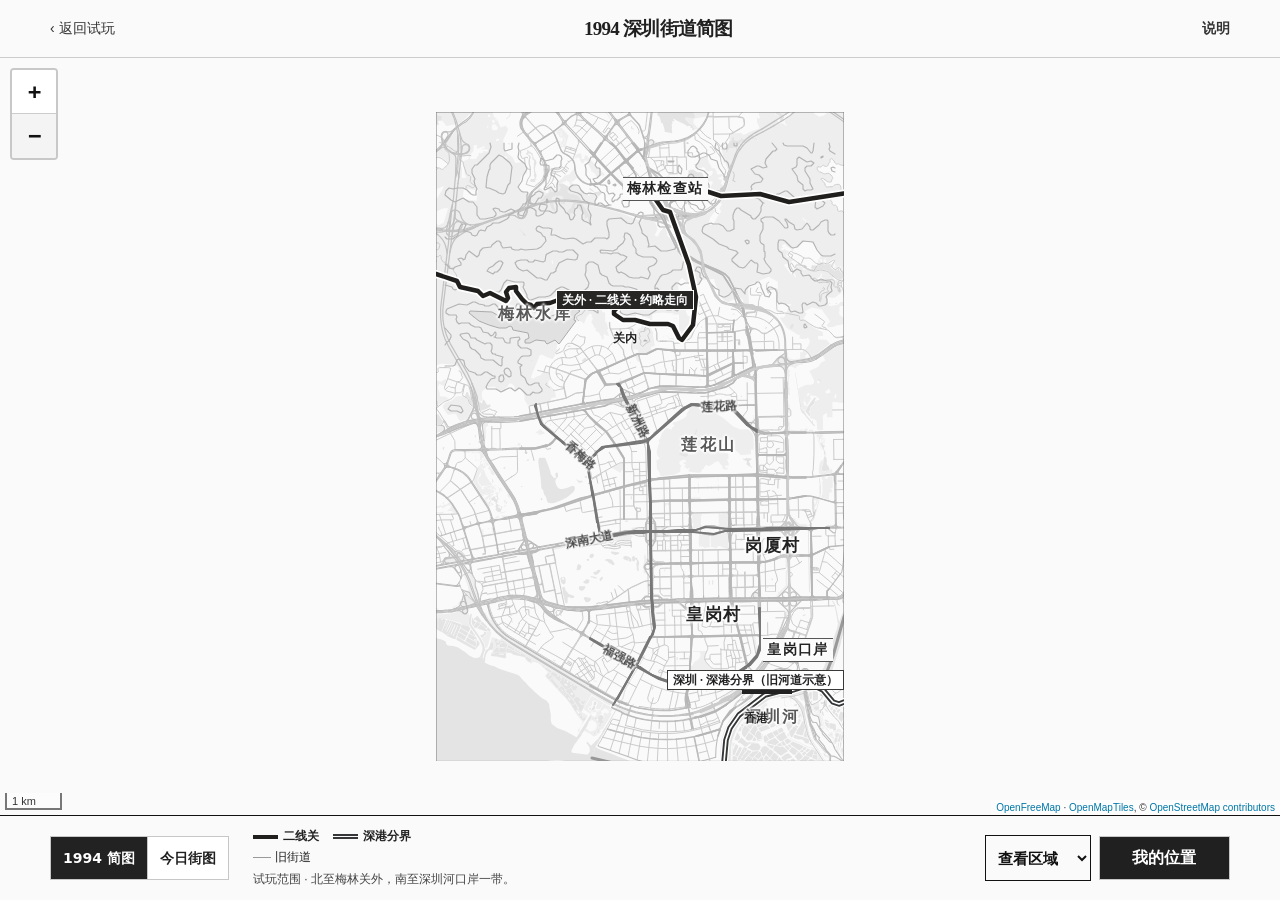
==== commit 0a3a134a: "Center mobile control labels and unify the neutral field-map palette" ====
--- a/geo.html
+++ b/geo.html
@@ -5,8 +5,8 @@
 <meta name="theme-color" content="#fafafa"><meta name="referrer" content="strict-origin-when-cross-origin">
 <title>1994 深圳街道简图 · SPECIAL ZONE</title>
 <link rel="stylesheet" href="./vendor/leaflet/leaflet.css"><link rel="stylesheet" href="./style.css?v=3"><link rel="stylesheet" href="./geo.css?v=14">
-<script defer src="./vendor/leaflet/leaflet.min.js"></script><script defer src="./walk-network.js?v=8"></script><script defer src="./landscape.js?v=11"></script><script defer src="./history.js?v=11"></script><script defer src="./relief.js?v=8"></script><script defer src="./walk.js?v=14"></script><script defer src="./live-map.js?v=2"></script><script defer src="./atlas-context.js?v=1"></script><script defer src="./geo.js?v=14"></script>
-</head><body class="geo">
+<script defer src="./vendor/leaflet/leaflet.min.js"></script><script defer src="./walk-network.js?v=8"></script><script defer src="./landscape.js?v=11"></script><script defer src="./history.js?v=11"></script><script defer src="./relief.js?v=8"></script><script defer src="./walk.js?v=15"></script><script defer src="./live-map.js?v=2"></script><script defer src="./atlas-context.js?v=2"></script><script defer src="./geo.js?v=14"></script>
+<link rel="stylesheet" href="./controls.css?v=1"></head><body class="geo">
 <header><a href="./index.html">‹ 返回试玩</a><h1>1994 深圳街道简图</h1><button id="about" aria-label="查看地图说明">说明</button></header>
 <main id="map" aria-label="深圳历史地名与现地步行地图"></main>
 <section class="map-panel" aria-label="地图操作">
--- a/controls.css
+++ b/controls.css
@@ -0,0 +1,54 @@
+:root {
+  color-scheme: light;
+  --ui-paper: #f7f7f7;
+  --ui-surface: #fff;
+  --ui-ink: #202020;
+  --ui-muted: #585858;
+  --ui-edge: #c7c7c7;
+  --ui-float: rgba(255,255,255,.97);
+  --ui-shadow: 0 3px 14px rgba(0,0,0,.09);
+}
+body { background: var(--ui-paper); color: var(--ui-ink); }
+button {
+  appearance: none;
+  -webkit-appearance: none;
+  display: inline-flex;
+  align-items: center;
+  justify-content: center;
+  text-align: center;
+  box-sizing: border-box;
+  font-family: system-ui, "PingFang SC", "Microsoft YaHei", sans-serif;
+  font-weight: 600;
+  line-height: 1.3;
+  letter-spacing: normal;
+  padding-block: 9px;
+  padding-inline: 14px;
+}
+button:active:not(:disabled) { filter: brightness(.94); }
+button, input, select, dialog { color: var(--ui-ink); background-color: var(--ui-surface); border-color: var(--ui-edge); }
+button.primary { background: var(--ui-ink); color: white; }
+#game header > div, #card, .live-map .map-panel, .live-map .map-tools button {
+  background: var(--ui-float);
+  border-color: var(--ui-edge);
+  box-shadow: var(--ui-shadow);
+}
+#game header button { min-width: 54px; padding-inline: 12px; }
+#game header button + button, #card::before { border-color: var(--ui-edge); }
+#card::before { background-color: var(--ui-edge); }
+#meta, #response, #join-error, #status, #invited, small, .muted { color: var(--ui-muted); }
+#actions { align-items: stretch; gap: 8px; }
+#actions button, #create, #join button, dialog button, #assign { border-radius: 10px; min-height: 46px; }
+#actions button { min-width: 0; }
+#card #fold { justify-content: center; position: relative; padding-inline: 26px; min-height: 44px; }
+#goal { text-align: center; }
+#chevron { position: absolute; right: 4px; }
+dialog { border-radius: 16px; }
+dialog button { display: flex; }
+.roster-line { justify-content: flex-start; }
+.geo .map-tools button, .geo .layer-switch button, .geo .actions button {
+  min-height: 44px; padding: 8px 12px; line-height: 1.3;
+}
+.geo .leaflet-control-zoom a {
+  display: grid; place-items: center; width: 44px; height: 44px; line-height: 1;
+}
+.live-map .layer-switch button[aria-pressed="true"] { background: var(--ui-ink); color: white; }
